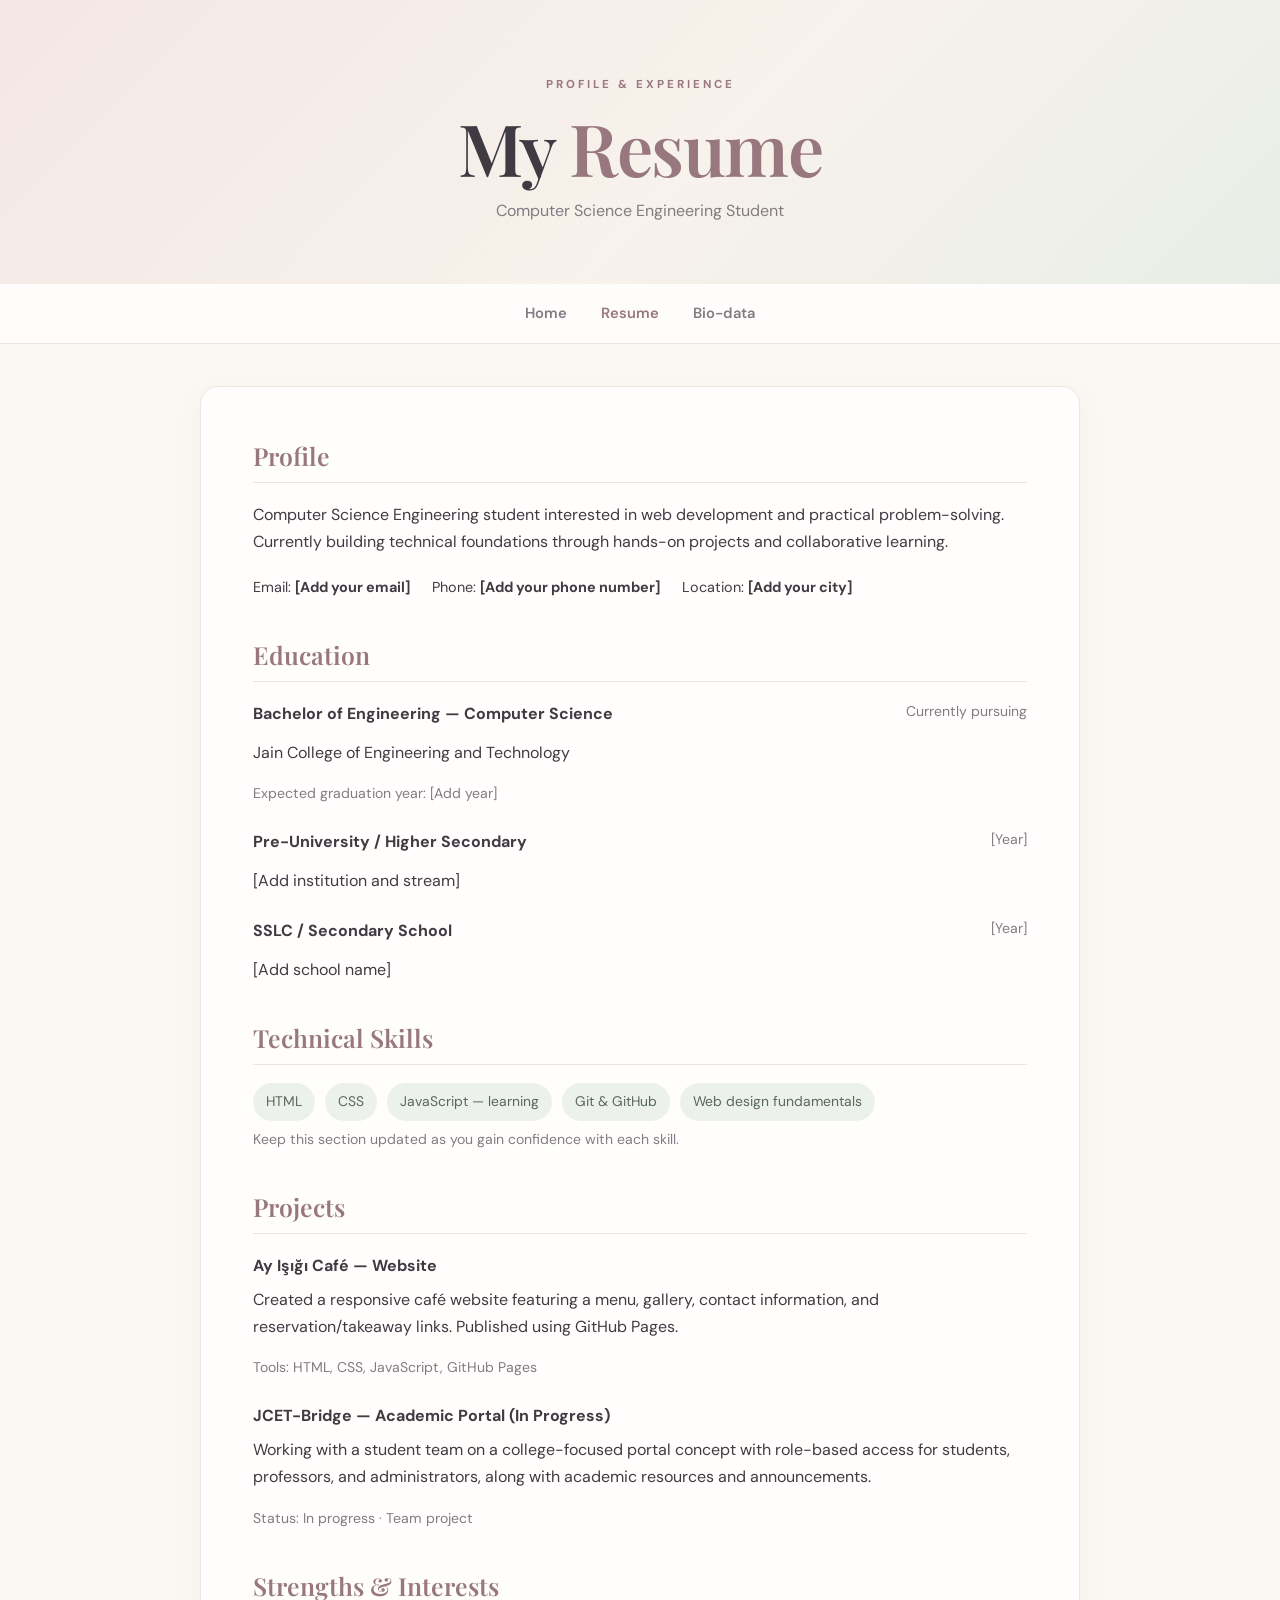
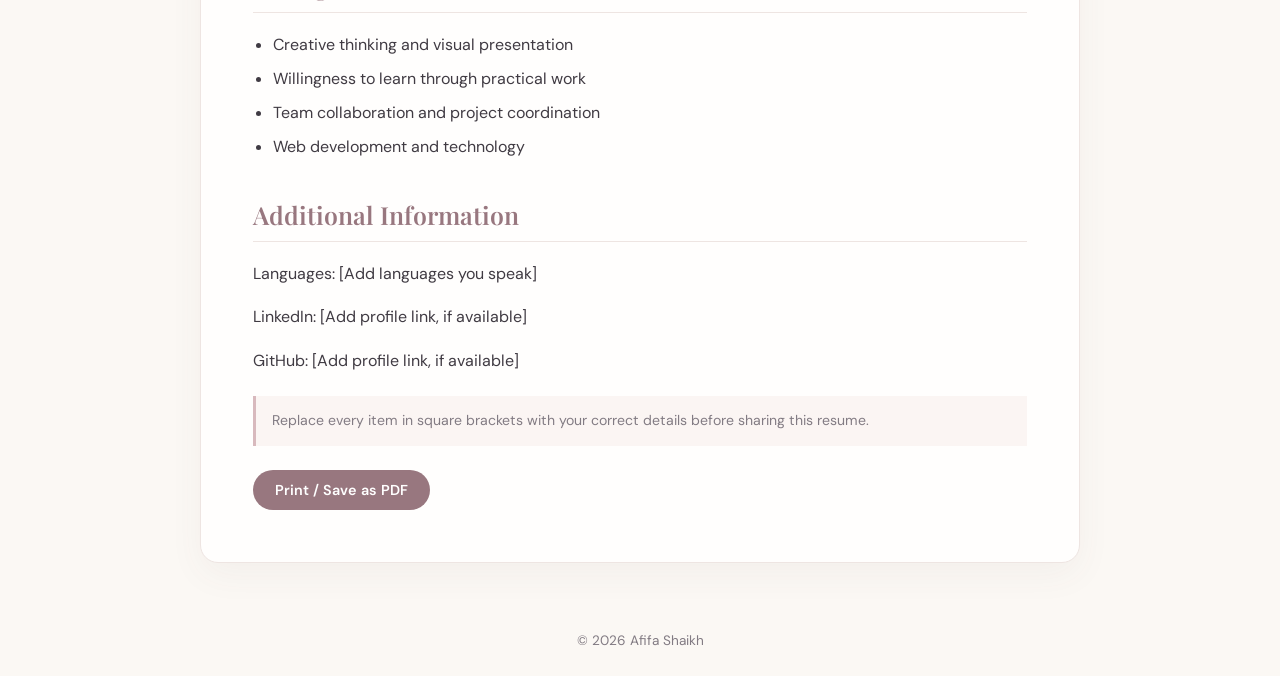
==== resume.html @ 09abf248 "Add files via upload" ====
<!DOCTYPE html>
<html lang="en">
<head>
  <meta charset="UTF-8">
  <meta name="viewport" content="width=device-width, initial-scale=1.0">
  <title>Afifa Shaikh | Resume</title>
  <link rel="stylesheet" href="style.css">
</head>
<body>
  <header class="page-header">
    <p class="eyebrow">PROFILE & EXPERIENCE</p>
    <h1>My <span>Resume</span></h1>
    <p class="subtitle">Computer Science Engineering Student</p>
  </header>

  <nav aria-label="Main navigation">
    <a href="index.html">Home</a>
    <a class="active" href="resume.html">Resume</a>
    <a href="biodata.html">Bio-data</a>
  </nav>

  <main class="container">
    <section>
      <h2>Profile</h2>
      <p>Computer Science Engineering student interested in web development and practical problem-solving. Currently building technical foundations through hands-on projects and collaborative learning.</p>
      <div class="contact-line">
        <span>Email: <strong>[Add your email]</strong></span>
        <span>Phone: <strong>[Add your phone number]</strong></span>
        <span>Location: <strong>[Add your city]</strong></span>
      </div>
    </section>

    <section>
      <h2>Education</h2>
      <div class="entry">
        <div class="entry-heading"><h3>Bachelor of Engineering — Computer Science</h3><span class="date">Currently pursuing</span></div>
        <p>Jain College of Engineering and Technology</p>
        <p class="muted">Expected graduation year: [Add year]</p>
      </div>
      <div class="entry">
        <div class="entry-heading"><h3>Pre-University / Higher Secondary</h3><span class="date">[Year]</span></div>
        <p>[Add institution and stream]</p>
      </div>
      <div class="entry">
        <div class="entry-heading"><h3>SSLC / Secondary School</h3><span class="date">[Year]</span></div>
        <p>[Add school name]</p>
      </div>
    </section>

    <section>
      <h2>Technical Skills</h2>
      <div class="tag-list">
        <span>HTML</span><span>CSS</span><span>JavaScript — learning</span>
        <span>Git & GitHub</span><span>Web design fundamentals</span>
      </div>
      <p class="muted small">Keep this section updated as you gain confidence with each skill.</p>
    </section>

    <section>
      <h2>Projects</h2>
      <div class="entry">
        <h3>Ay Işığı Café — Website</h3>
        <p>Created a responsive café website featuring a menu, gallery, contact information, and reservation/takeaway links. Published using GitHub Pages.</p>
        <p class="muted">Tools: HTML, CSS, JavaScript, GitHub Pages</p>
      </div>
      <div class="entry">
        <h3>JCET-Bridge — Academic Portal (In Progress)</h3>
        <p>Working with a student team on a college-focused portal concept with role-based access for students, professors, and administrators, along with academic resources and announcements.</p>
        <p class="muted">Status: In progress · Team project</p>
      </div>
    </section>

    <section>
      <h2>Strengths & Interests</h2>
      <ul class="clean-list">
        <li>Creative thinking and visual presentation</li>
        <li>Willingness to learn through practical work</li>
        <li>Team collaboration and project coordination</li>
        <li>Web development and technology</li>
      </ul>
    </section>

    <section>
      <h2>Additional Information</h2>
      <p>Languages: [Add languages you speak]</p>
      <p>LinkedIn: [Add profile link, if available]</p>
      <p>GitHub: [Add profile link, if available]</p>
    </section>

    <p class="note">Replace every item in square brackets with your correct details before sharing this resume.</p>
    <button class="button print-button" onclick="window.print()">Print / Save as PDF</button>
  </main>

  <footer>© 2026 Afifa Shaikh</footer>
  <script src="script.js"></script>
</body>
</html>
---- style.css ----
@import url('https://fonts.googleapis.com/css2?family=DM+Sans:wght@400;500;600;700&family=Playfair+Display:wght@500;600;700&display=swap');

:root {
  --cream: #fbf8f4;
  --white: #fffefd;
  --ink: #403b43;
  --muted: #827b83;
  --rose: #d8b9bd;
  --rose-dark: #98777f;
  --sage: #dce5dc;
  --line: #eee5e2;
}

* { box-sizing: border-box; }
html { scroll-behavior: smooth; }
body {
  margin: 0;
  background: var(--cream);
  color: var(--ink);
  font-family: 'DM Sans', sans-serif;
  line-height: 1.7;
}
.site-header, .page-header {
  text-align: center;
  padding: 68px 20px 52px;
  background: linear-gradient(135deg, #f3e7e5, #f7f2eb 55%, #e8eee7);
}
.site-header h1, .page-header h1 {
  margin: 8px 0;
  font: 600 clamp(2.5rem, 7vw, 4.5rem)/1.15 'Playfair Display', serif;
  letter-spacing: -1.5px;
}
h1 span { color: var(--rose-dark); }
.eyebrow {
  color: var(--rose-dark);
  font-size: .72rem;
  font-weight: 700;
  letter-spacing: 3px;
}
.subtitle { color: var(--muted); margin: 8px 0; }
.intro { max-width: 560px; margin: 18px auto 0; color: #716a70; }
nav {
  display: flex;
  justify-content: center;
  gap: 34px;
  flex-wrap: wrap;
  padding: 17px 12px;
  background: rgba(255,254,253,.9);
  border-bottom: 1px solid var(--line);
}
nav a {
  color: var(--muted);
  text-decoration: none;
  font-size: .92rem;
  font-weight: 600;
  transition: color .2s ease;
}
nav a:hover, nav a.active { color: var(--rose-dark); }
.home-card, .container {
  width: min(880px, calc(100% - 36px));
  margin: 42px auto;
  padding: clamp(25px, 5vw, 52px);
  background: var(--white);
  border: 1px solid var(--line);
  border-radius: 18px;
  box-shadow: 0 12px 35px rgba(91, 71, 73, .05);
}
.home-card { max-width: 760px; text-align: center; }
.home-card h2 {
  max-width: 560px;
  margin: 10px auto 16px;
  font: 600 clamp(1.8rem, 4vw, 2.6rem)/1.25 'Playfair Display', serif;
}
.home-card > p:not(.eyebrow) { max-width: 620px; margin: 0 auto; color: #716a70; }
.home-links { display: flex; align-items: center; justify-content: center; gap: 24px; flex-wrap: wrap; margin-top: 28px; }
.button {
  display: inline-block;
  border: 0;
  border-radius: 999px;
  padding: 11px 22px;
  background: var(--rose-dark);
  color: white;
  text-decoration: none;
  font: 600 .9rem 'DM Sans', sans-serif;
  cursor: pointer;
}
.button:hover { background: #80616a; }
.text-link { color: var(--rose-dark); text-decoration: none; font-weight: 600; }
section { margin-bottom: 38px; }
section:last-of-type { margin-bottom: 22px; }
h2 {
  margin: 0 0 18px;
  padding-bottom: 10px;
  border-bottom: 1px solid var(--line);
  color: var(--rose-dark);
  font: 600 1.55rem 'Playfair Display', serif;
}
h3 { margin: 0 0 5px; font-size: 1rem; }
p { margin-top: 7px; }
.entry { margin: 0 0 22px; }
.entry-heading { display: flex; justify-content: space-between; gap: 14px; flex-wrap: wrap; }
.date, .muted, .small { color: var(--muted); font-size: .88rem; }
.contact-line { display: flex; flex-wrap: wrap; gap: 8px 22px; margin-top: 20px; font-size: .9rem; }
.tag-list { display: flex; flex-wrap: wrap; gap: 10px; }
.tag-list span {
  padding: 7px 13px;
  border-radius: 999px;
  background: #edf1eb;
  color: #59685d;
  font-size: .87rem;
}
.clean-list { padding-left: 20px; }
.clean-list li { margin: 7px 0; }
table { width: 100%; border-collapse: collapse; margin: 12px 0; }
th, td { padding: 13px 15px; border-bottom: 1px solid var(--line); text-align: left; vertical-align: top; }
th { width: 32%; color: #74636b; background: #f8f2f0; font-weight: 600; }
.note { padding: 13px 16px; border-left: 3px solid var(--rose); background: #fbf5f3; color: var(--muted); font-size: .88rem; }
.declaration { display: flex; flex-wrap: wrap; gap: 12px 42px; margin-top: 24px; }
.signature { margin-left: auto; min-width: 150px; }
.print-button { margin-top: 10px; }
footer { padding: 24px 15px; text-align: center; color: var(--muted); font-size: .85rem; }
footer span { color: var(--rose-dark); }

@media (max-width: 600px) {
  .site-header, .page-header { padding: 48px 18px 38px; }
  nav { gap: 22px; }
  .home-card, .container { margin: 22px auto; padding: 24px 20px; }
  th, td { padding: 10px 9px; font-size: .88rem; }
  th { width: 38%; }
  .contact-line { display: grid; }
}
@media print {
  body { background: white; }
  nav, footer, .print-button { display: none; }
  .container { width: 100%; margin: 0; padding: 0; border: 0; box-shadow: none; }
  .page-header { padding: 20px; }
  section { break-inside: avoid; }
}
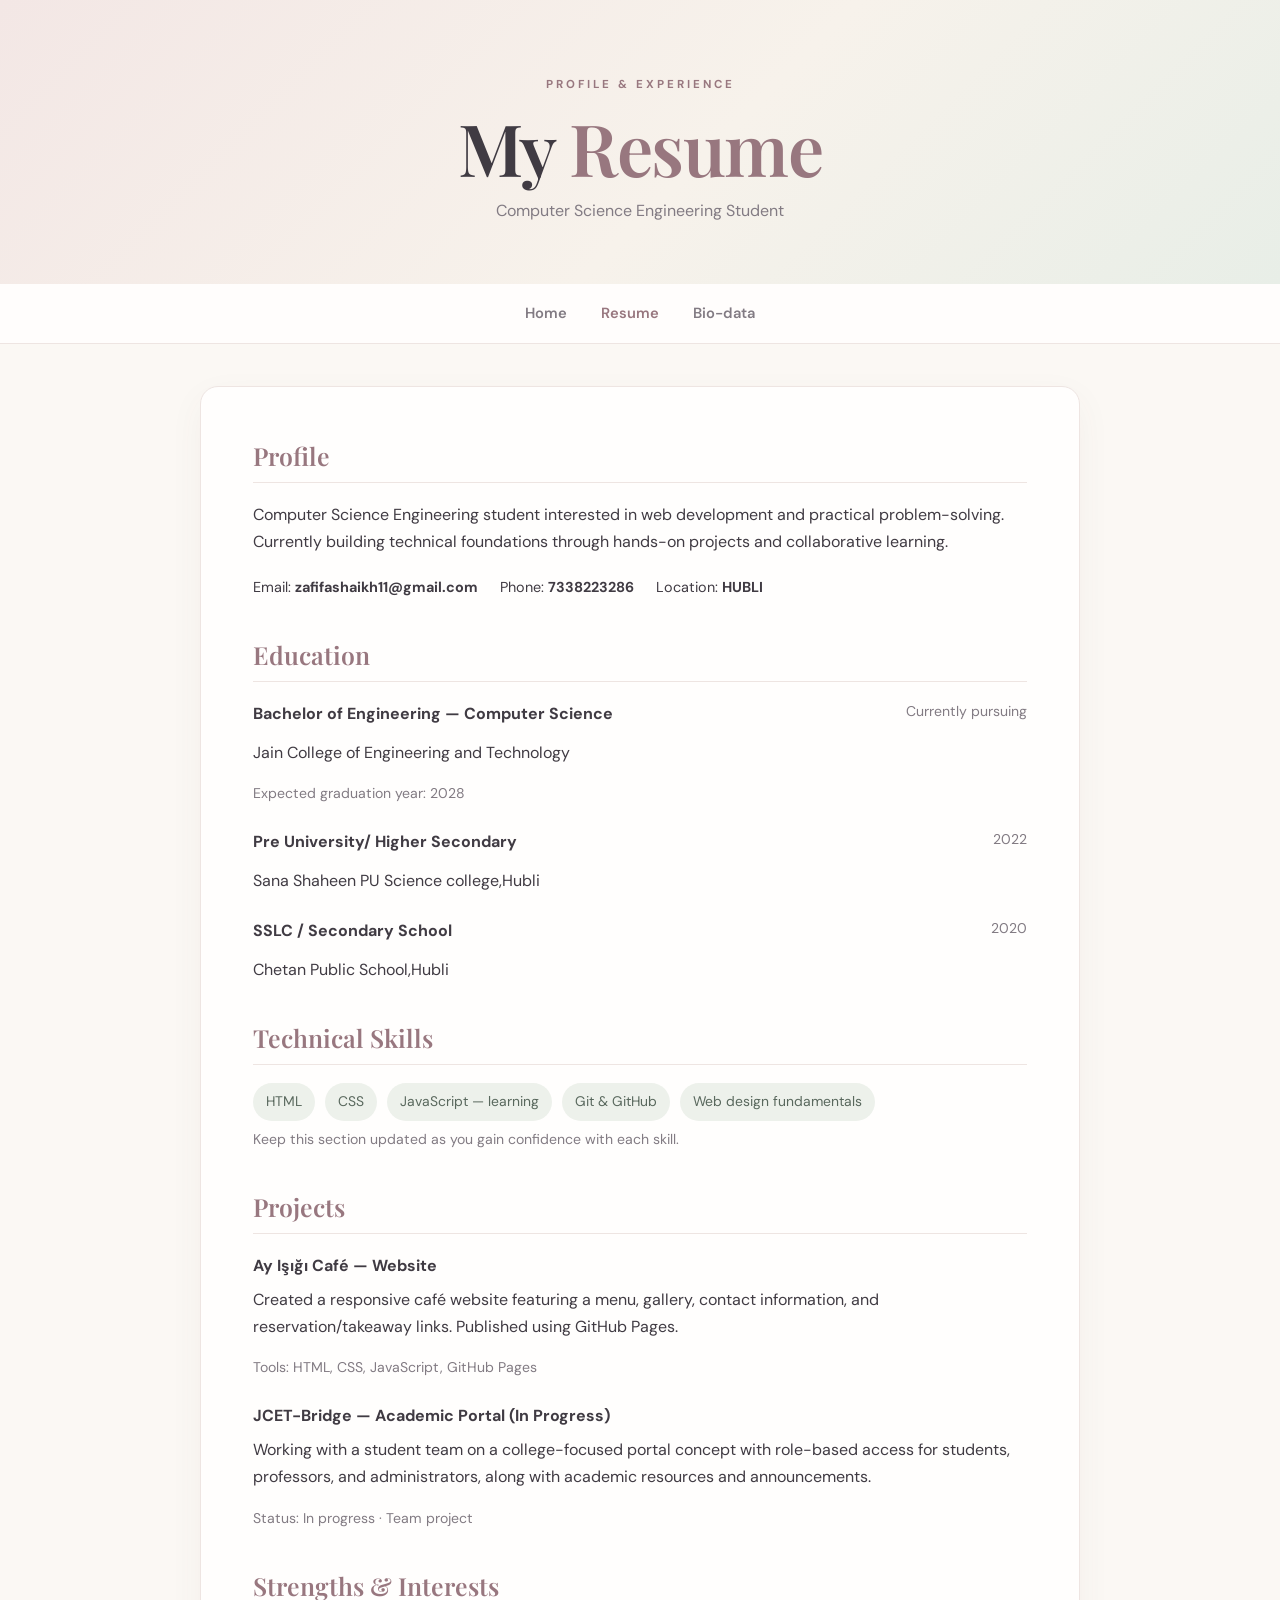
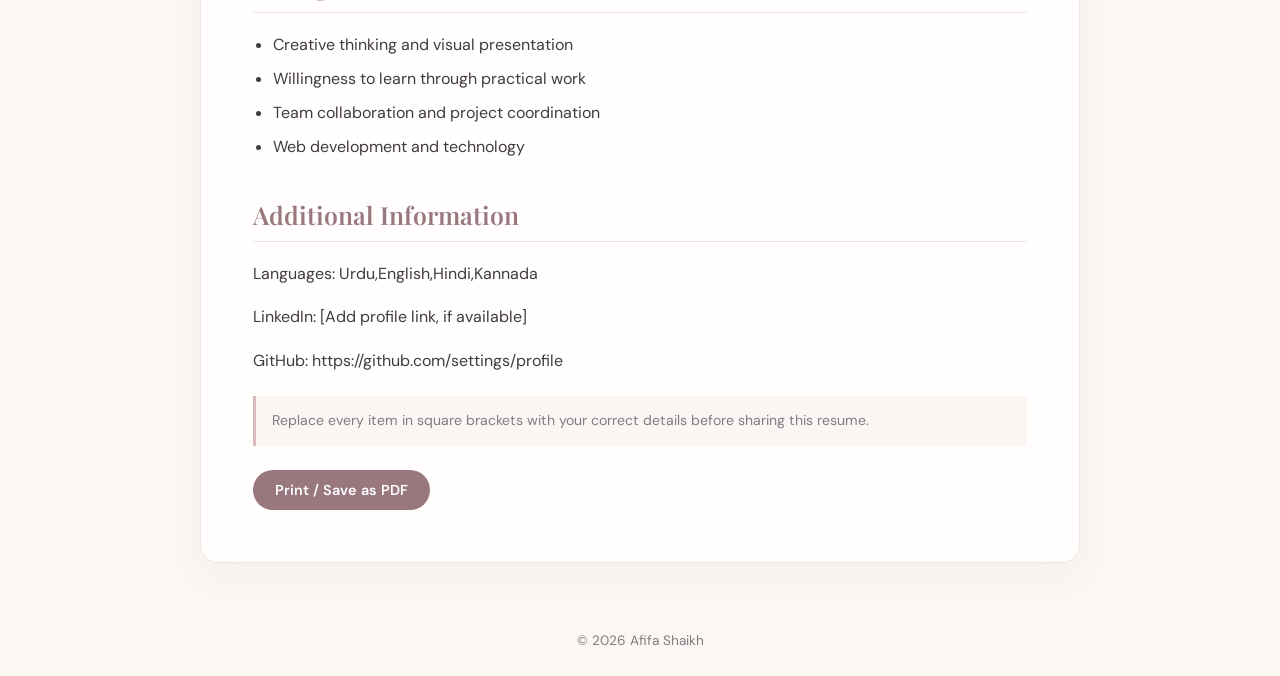
==== commit b9de4a7c: "Add files via upload" ====
--- a/resume.html
+++ b/resume.html
@@ -24,9 +24,9 @@
       <h2>Profile</h2>
       <p>Computer Science Engineering student interested in web development and practical problem-solving. Currently building technical foundations through hands-on projects and collaborative learning.</p>
       <div class="contact-line">
-        <span>Email: <strong>[Add your email]</strong></span>
-        <span>Phone: <strong>[Add your phone number]</strong></span>
-        <span>Location: <strong>[Add your city]</strong></span>
+        <span>Email: <strong>zafifashaikh11@gmail.com</strong></span>
+        <span>Phone: <strong>7338223286</strong></span>
+        <span>Location: <strong>HUBLI</strong></span>
       </div>
     </section>
 
@@ -35,15 +35,15 @@
       <div class="entry">
         <div class="entry-heading"><h3>Bachelor of Engineering — Computer Science</h3><span class="date">Currently pursuing</span></div>
         <p>Jain College of Engineering and Technology</p>
-        <p class="muted">Expected graduation year: [Add year]</p>
+        <p class="muted">Expected graduation year: 2028</p>
       </div>
       <div class="entry">
-        <div class="entry-heading"><h3>Pre-University / Higher Secondary</h3><span class="date">[Year]</span></div>
-        <p>[Add institution and stream]</p>
+        <div class="entry-heading"><h3>Pre University/ Higher Secondary</h3><span class="date">2022</span></div>
+        <p>Sana Shaheen PU Science college,Hubli</p>
       </div>
       <div class="entry">
-        <div class="entry-heading"><h3>SSLC / Secondary School</h3><span class="date">[Year]</span></div>
-        <p>[Add school name]</p>
+        <div class="entry-heading"><h3>SSLC / Secondary School</h3><span class="date">2020</span></div>
+        <p>Chetan Public School,Hubli</p>
       </div>
     </section>
 
@@ -82,9 +82,9 @@
 
     <section>
       <h2>Additional Information</h2>
-      <p>Languages: [Add languages you speak]</p>
+      <p>Languages: Urdu,English,Hindi,Kannada</p>
       <p>LinkedIn: [Add profile link, if available]</p>
-      <p>GitHub: [Add profile link, if available]</p>
+      <p>GitHub: https://github.com/settings/profile</p>
     </section>
 
     <p class="note">Replace every item in square brackets with your correct details before sharing this resume.</p>
